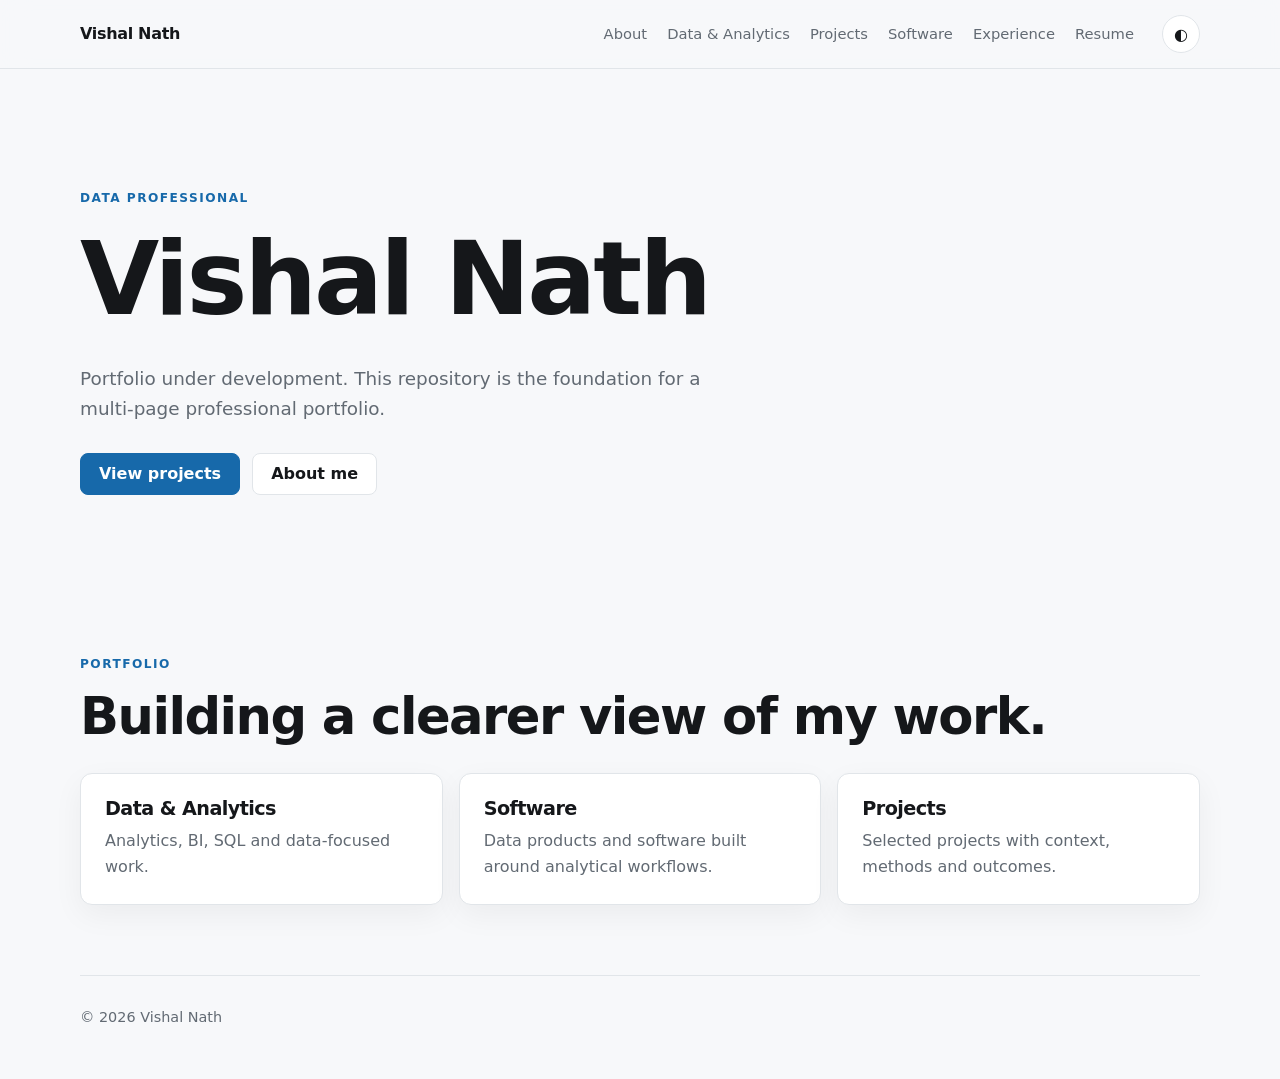
==== index.html @ a5cc426b "Add files via upload" ====
<!doctype html>
<html lang="en">
<head>
  <meta charset="utf-8">
  <meta name="viewport" content="width=device-width, initial-scale=1">
  <meta name="description" content="Vishal Nath — Data Professional portfolio">
  <title>Vishal Nath — Data Professional</title>
  <link rel="stylesheet" href="assets/css/style.css">
  <script src="assets/js/theme.js" defer></script>
</head>
<body>
  <header class="site-header">
    <nav class="nav container" aria-label="Primary navigation">
      <a class="brand" href="./">Vishal Nath</a>
      <div class="nav-links">
        <a href="./about/">About</a>
        <a href="./data/">Data & Analytics</a>
        <a href="./projects/">Projects</a>
        <a href="./software/">Software</a>
        <a href="./experience/">Experience</a>
        <a href="./resume/">Resume</a>
      </div>
      <button class="theme-toggle" type="button" aria-label="Toggle dark and light mode" title="Toggle theme">
        <span aria-hidden="true">◐</span>
      </button>
    </nav>
  </header>

  <main>
    <section class="hero container">
      <p class="eyebrow">Data Professional</p>
      <h1>Vishal Nath</h1>
      <p class="hero-copy">Portfolio under development. This repository is the foundation for a multi-page professional portfolio.</p>
      <div class="actions">
        <a class="button primary" href="./projects/">View projects</a>
        <a class="button" href="./about/">About me</a>
      </div>
    </section>

    <section class="container section">
      <div class="section-heading">
        <p class="eyebrow">Portfolio</p>
        <h2>Building a clearer view of my work.</h2>
      </div>
      <div class="card-grid">
        <a class="card" href="./data/"><h3>Data & Analytics</h3><p>Analytics, BI, SQL and data-focused work.</p></a>
        <a class="card" href="./software/"><h3>Software</h3><p>Data products and software built around analytical workflows.</p></a>
        <a class="card" href="./projects/"><h3>Projects</h3><p>Selected projects with context, methods and outcomes.</p></a>
      </div>
    </section>
  </main>

  <footer class="site-footer container">
    <span>© 2026 Vishal Nath</span>
  </footer>
</body>
</html>
---- assets/css/style.css ----
:root {
  color-scheme: light;
  --bg: #f7f8fa;
  --surface: #ffffff;
  --text: #15171a;
  --muted: #626a73;
  --border: #e1e5e9;
  --accent: #1769aa;
  --accent-contrast: #ffffff;
  --shadow: 0 10px 30px rgba(0,0,0,.05);
  --max: 1120px;
}

:root[data-theme="dark"] {
  color-scheme: dark;
  --bg: #0d1013;
  --surface: #15191e;
  --text: #f2f4f6;
  --muted: #a5adb6;
  --border: #2a3037;
  --accent: #63a4d8;
  --accent-contrast: #071018;
  --shadow: 0 10px 30px rgba(0,0,0,.25);
}

* { box-sizing: border-box; }

html { scroll-behavior: smooth; }

body {
  margin: 0;
  background: var(--bg);
  color: var(--text);
  font-family: Inter, ui-sans-serif, system-ui, -apple-system, BlinkMacSystemFont, "Segoe UI", sans-serif;
  line-height: 1.6;
}

a { color: inherit; text-decoration: none; }

.container {
  width: min(calc(100% - 40px), var(--max));
  margin-inline: auto;
}

.site-header {
  position: sticky;
  top: 0;
  z-index: 10;
  background: color-mix(in srgb, var(--bg) 90%, transparent);
  backdrop-filter: blur(14px);
  border-bottom: 1px solid var(--border);
}

.nav {
  min-height: 68px;
  display: flex;
  align-items: center;
  gap: 28px;
}

.brand {
  font-weight: 750;
  letter-spacing: -.02em;
  white-space: nowrap;
}

.nav-links {
  margin-left: auto;
  display: flex;
  align-items: center;
  gap: 20px;
  font-size: .92rem;
  color: var(--muted);
}

.nav-links a:hover { color: var(--text); }

.theme-toggle {
  width: 38px;
  height: 38px;
  border: 1px solid var(--border);
  border-radius: 50%;
  background: var(--surface);
  color: var(--text);
  cursor: pointer;
  font-size: 1rem;
}

.hero {
  padding-block: 120px 90px;
  max-width: var(--max);
}

.eyebrow {
  margin: 0 0 12px;
  color: var(--accent);
  text-transform: uppercase;
  letter-spacing: .12em;
  font-size: .76rem;
  font-weight: 750;
}

h1, h2, h3 { line-height: 1.15; letter-spacing: -.03em; }
h1 { font-size: clamp(3rem, 8vw, 6.5rem); margin: 0; }
h2 { font-size: clamp(2rem, 4vw, 3.25rem); margin: 0; }
h3 { font-size: 1.2rem; margin: 0 0 8px; }

.hero-copy {
  max-width: 650px;
  margin: 26px 0 30px;
  color: var(--muted);
  font-size: 1.15rem;
}

.actions { display: flex; flex-wrap: wrap; gap: 12px; }

.button {
  display: inline-flex;
  align-items: center;
  justify-content: center;
  min-height: 42px;
  padding: 0 18px;
  border: 1px solid var(--border);
  border-radius: 8px;
  background: var(--surface);
  font-weight: 650;
}

.button.primary {
  border-color: var(--accent);
  background: var(--accent);
  color: var(--accent-contrast);
}

.section { padding-block: 70px; }
.section-heading { margin-bottom: 28px; }

.card-grid {
  display: grid;
  grid-template-columns: repeat(3, 1fr);
  gap: 16px;
}

.card {
  display: block;
  padding: 24px;
  background: var(--surface);
  border: 1px solid var(--border);
  border-radius: 12px;
  box-shadow: var(--shadow);
  transition: transform .18s ease, border-color .18s ease;
}

.card:hover {
  transform: translateY(-2px);
  border-color: var(--accent);
}

.card p { margin: 0; color: var(--muted); }

.site-footer {
  padding-block: 30px 50px;
  border-top: 1px solid var(--border);
  color: var(--muted);
  font-size: .9rem;
}

.page-center {
  min-height: 100vh;
  display: grid;
  align-content: center;
  justify-items: start;
}

@media (max-width: 820px) {
  .nav { flex-wrap: wrap; padding-block: 12px; }
  .nav-links {
    order: 3;
    width: 100%;
    margin-left: 0;
    overflow-x: auto;
    padding-bottom: 4px;
  }
  .hero { padding-block: 80px 60px; }
  .card-grid { grid-template-columns: 1fr; }
}

@media (max-width: 520px) {
  .container { width: min(calc(100% - 28px), var(--max)); }
  h1 { font-size: 3.3rem; }
}
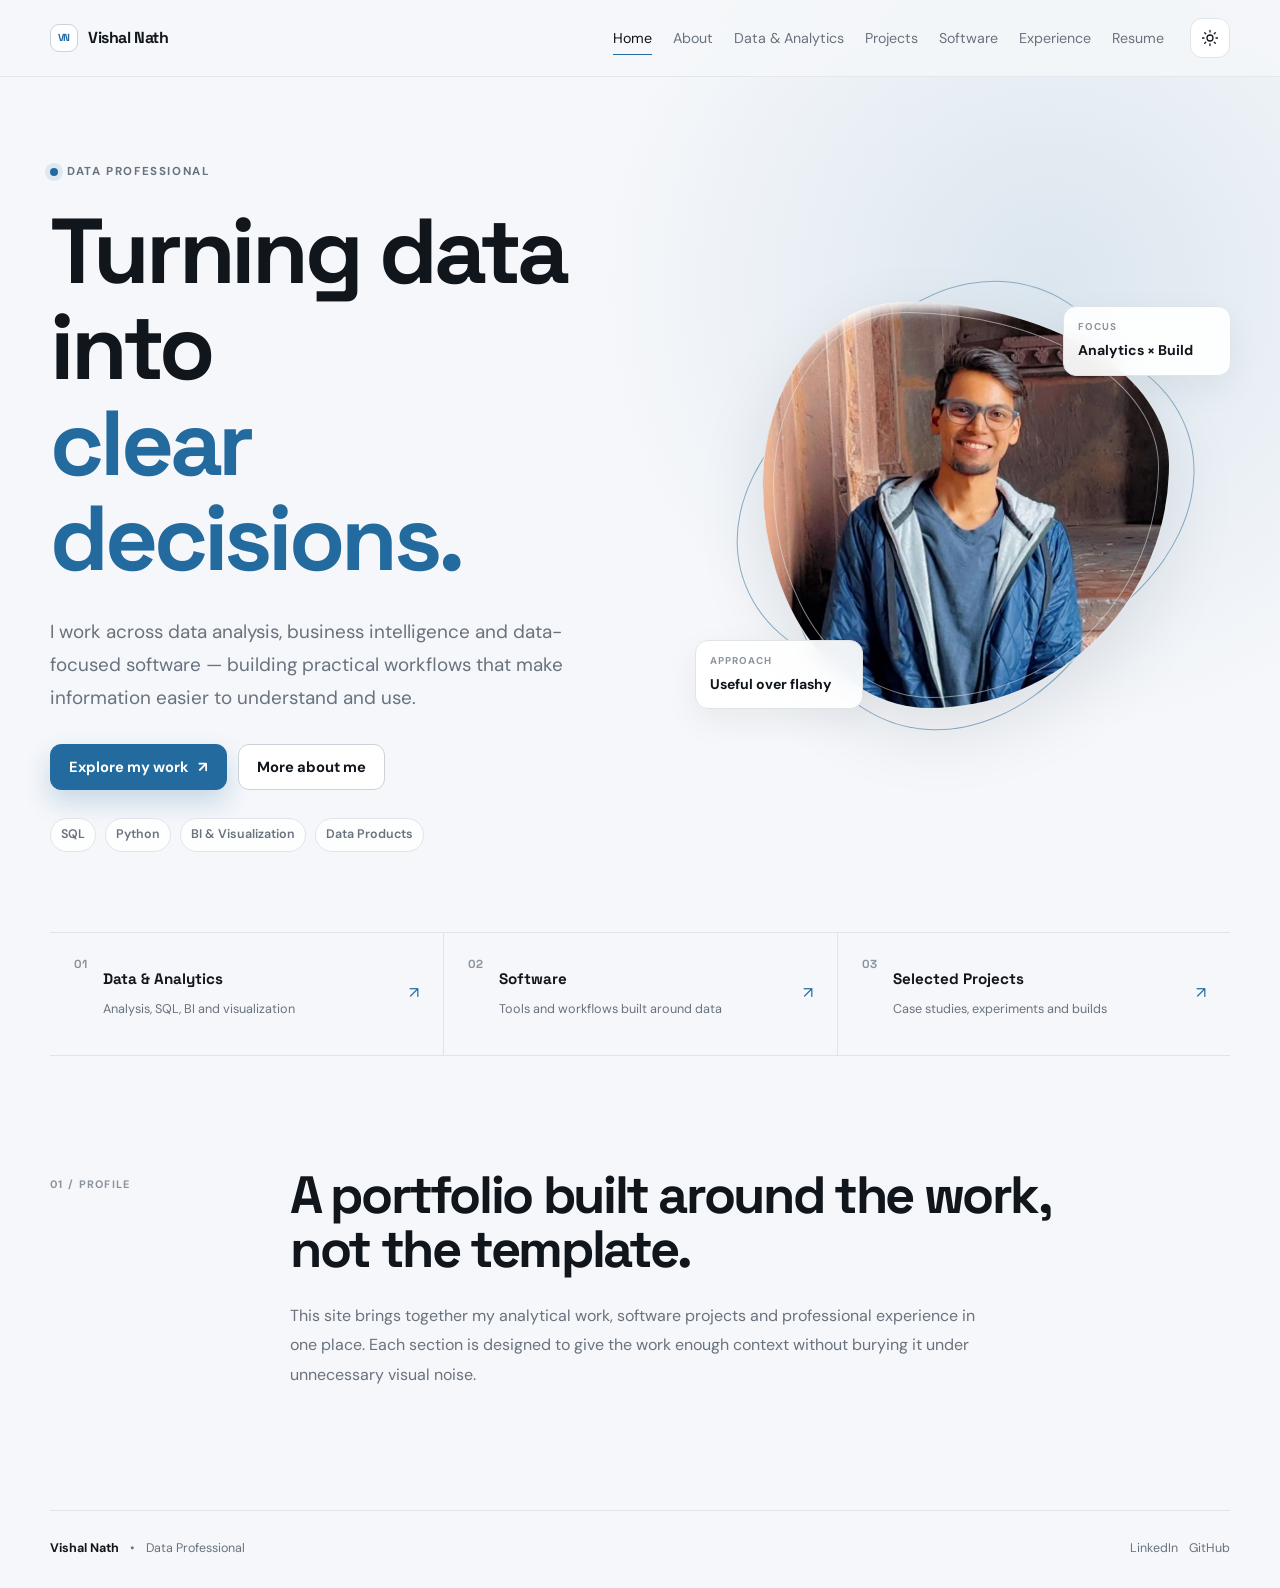
==== commit f9989c4a: "Add files via upload" ====
--- a/index.html
+++ b/index.html
@@ -4,54 +4,151 @@
   <meta charset="utf-8">
   <meta name="viewport" content="width=device-width, initial-scale=1">
   <meta name="description" content="Vishal Nath — Data Professional portfolio">
+  <meta name="theme-color" content="#f5f7fa">
   <title>Vishal Nath — Data Professional</title>
+  <link rel="preconnect" href="https://fonts.googleapis.com">
+  <link rel="preconnect" href="https://fonts.gstatic.com" crossorigin>
+  <link href="https://fonts.googleapis.com/css2?family=DM+Sans:wght@400;500;600;700&family=Space+Grotesk:wght@500;600;700&display=swap" rel="stylesheet">
   <link rel="stylesheet" href="assets/css/style.css">
   <script src="assets/js/theme.js" defer></script>
 </head>
 <body>
-  <header class="site-header">
-    <nav class="nav container" aria-label="Primary navigation">
-      <a class="brand" href="./">Vishal Nath</a>
-      <div class="nav-links">
-        <a href="./about/">About</a>
-        <a href="./data/">Data & Analytics</a>
-        <a href="./projects/">Projects</a>
-        <a href="./software/">Software</a>
-        <a href="./experience/">Experience</a>
-        <a href="./resume/">Resume</a>
+  <div class="site-shell">
+    <header class="site-header">
+      <nav class="nav container" aria-label="Primary navigation">
+        <a class="brand" href="./" aria-label="Vishal Nath home">
+          <span class="brand-mark">VN</span>
+          <span>Vishal Nath</span>
+        </a>
+
+        <div class="nav-links">
+          <a class="active" href="./">Home</a>
+          <a href="./about/">About</a>
+          <a href="./data/">Data &amp; Analytics</a>
+          <a href="./projects/">Projects</a>
+          <a href="./software/">Software</a>
+          <a href="./experience/">Experience</a>
+          <a href="./resume/">Resume</a>
+        </div>
+
+        <button class="theme-toggle" type="button" aria-label="Toggle dark mode" title="Toggle theme">
+          <svg class="theme-icon theme-icon-sun" viewBox="0 0 24 24" aria-hidden="true">
+            <circle cx="12" cy="12" r="4"></circle>
+            <path d="M12 2v2M12 20v2M4.93 4.93l1.41 1.41M17.66 17.66l1.41 1.41M2 12h2M20 12h2M4.93 19.07l1.41-1.41M17.66 6.34l1.41-1.41"></path>
+          </svg>
+          <svg class="theme-icon theme-icon-moon" viewBox="0 0 24 24" aria-hidden="true">
+            <path d="M21 14.8A8.7 8.7 0 0 1 9.2 3a8.7 8.7 0 1 0 11.8 11.8Z"></path>
+          </svg>
+        </button>
+      </nav>
+    </header>
+
+    <main>
+      <section class="hero container">
+        <div class="hero-copy">
+          <div class="eyebrow">
+            <span class="status-dot"></span>
+            Data Professional
+          </div>
+
+          <h1>
+            Turning data into
+            <span class="headline-accent">clear decisions.</span>
+          </h1>
+
+          <p class="lead">
+            I work across data analysis, business intelligence and data-focused software —
+            building practical workflows that make information easier to understand and use.
+          </p>
+
+          <div class="hero-actions">
+            <a class="button button-primary" href="./projects/">
+              Explore my work
+              <span aria-hidden="true">↗</span>
+            </a>
+            <a class="button button-secondary" href="./about/">More about me</a>
+          </div>
+
+          <div class="hero-meta" aria-label="Focus areas">
+            <span>SQL</span>
+            <span>Python</span>
+            <span>BI &amp; Visualization</span>
+            <span>Data Products</span>
+          </div>
+        </div>
+
+        <div class="hero-visual">
+          <div class="portrait-wrap">
+            <div class="portrait-orbit orbit-a"></div>
+            <div class="portrait-orbit orbit-b"></div>
+            <div class="portrait-card">
+              <img src="assets/images/profile.png" alt="Portrait of Vishal Nath">
+            </div>
+            <div class="floating-tag tag-top">
+              <span class="tag-kicker">Focus</span>
+              <strong>Analytics × Build</strong>
+            </div>
+            <div class="floating-tag tag-bottom">
+              <span class="tag-kicker">Approach</span>
+              <strong>Useful over flashy</strong>
+            </div>
+          </div>
+        </div>
+      </section>
+
+      <section class="quick-strip container" aria-label="Portfolio overview">
+        <a href="./data/" class="quick-item">
+          <div class="quick-index">01</div>
+          <div>
+            <strong>Data &amp; Analytics</strong>
+            <span>Analysis, SQL, BI and visualization</span>
+          </div>
+          <span class="arrow" aria-hidden="true">↗</span>
+        </a>
+
+        <a href="./software/" class="quick-item">
+          <div class="quick-index">02</div>
+          <div>
+            <strong>Software</strong>
+            <span>Tools and workflows built around data</span>
+          </div>
+          <span class="arrow" aria-hidden="true">↗</span>
+        </a>
+
+        <a href="./projects/" class="quick-item">
+          <div class="quick-index">03</div>
+          <div>
+            <strong>Selected Projects</strong>
+            <span>Case studies, experiments and builds</span>
+          </div>
+          <span class="arrow" aria-hidden="true">↗</span>
+        </a>
+      </section>
+
+      <section class="intro-section container">
+        <div class="section-label">01 / Profile</div>
+        <div class="intro-content">
+          <h2>A portfolio built around the work, not the template.</h2>
+          <p>
+            This site brings together my analytical work, software projects and professional
+            experience in one place. Each section is designed to give the work enough context
+            without burying it under unnecessary visual noise.
+          </p>
+        </div>
+      </section>
+    </main>
+
+    <footer class="site-footer container">
+      <div class="footer-left">
+        <span>Vishal Nath</span>
+        <span class="footer-separator">•</span>
+        <span>Data Professional</span>
       </div>
-      <button class="theme-toggle" type="button" aria-label="Toggle dark and light mode" title="Toggle theme">
-        <span aria-hidden="true">◐</span>
-      </button>
-    </nav>
-  </header>
-
-  <main>
-    <section class="hero container">
-      <p class="eyebrow">Data Professional</p>
-      <h1>Vishal Nath</h1>
-      <p class="hero-copy">Portfolio under development. This repository is the foundation for a multi-page professional portfolio.</p>
-      <div class="actions">
-        <a class="button primary" href="./projects/">View projects</a>
-        <a class="button" href="./about/">About me</a>
+      <div class="footer-links">
+        <a href="https://www.linkedin.com/in/vishal-nath-8261611b9/" target="_blank" rel="noreferrer">LinkedIn</a>
+        <a href="https://github.com/Kazake95/lytrize_desktop" target="_blank" rel="noreferrer">GitHub</a>
       </div>
-    </section>
-
-    <section class="container section">
-      <div class="section-heading">
-        <p class="eyebrow">Portfolio</p>
-        <h2>Building a clearer view of my work.</h2>
-      </div>
-      <div class="card-grid">
-        <a class="card" href="./data/"><h3>Data & Analytics</h3><p>Analytics, BI, SQL and data-focused work.</p></a>
-        <a class="card" href="./software/"><h3>Software</h3><p>Data products and software built around analytical workflows.</p></a>
-        <a class="card" href="./projects/"><h3>Projects</h3><p>Selected projects with context, methods and outcomes.</p></a>
-      </div>
-    </section>
-  </main>
-
-  <footer class="site-footer container">
-    <span>© 2026 Vishal Nath</span>
-  </footer>
+    </footer>
+  </div>
 </body>
 </html>
--- a/assets/css/style.css
+++ b/assets/css/style.css
@@ -1,191 +1,645 @@
 :root {
   color-scheme: light;
-  --bg: #f7f8fa;
-  --surface: #ffffff;
-  --text: #15171a;
-  --muted: #626a73;
-  --border: #e1e5e9;
-  --accent: #1769aa;
-  --accent-contrast: #ffffff;
-  --shadow: 0 10px 30px rgba(0,0,0,.05);
-  --max: 1120px;
+  --bg: #f5f7fa;
+  --surface: rgba(255, 255, 255, 0.86);
+  --surface-solid: #ffffff;
+  --text: #11161c;
+  --muted: #69727d;
+  --soft: #8b949e;
+  --border: #dfe4e9;
+  --border-strong: #cbd2d9;
+  --accent: #236b9f;
+  --accent-soft: rgba(35, 107, 159, 0.10);
+  --hero-glow: rgba(35, 107, 159, 0.12);
+  --shadow: 0 24px 70px rgba(19, 30, 42, 0.10);
+  --shadow-soft: 0 12px 35px rgba(19, 30, 42, 0.06);
+  --max: 1180px;
+  --radius-lg: 24px;
+  --radius-md: 14px;
 }
 
 :root[data-theme="dark"] {
   color-scheme: dark;
-  --bg: #0d1013;
-  --surface: #15191e;
-  --text: #f2f4f6;
-  --muted: #a5adb6;
-  --border: #2a3037;
-  --accent: #63a4d8;
-  --accent-contrast: #071018;
-  --shadow: 0 10px 30px rgba(0,0,0,.25);
+  --bg: #0b0f13;
+  --surface: rgba(20, 26, 32, 0.86);
+  --surface-solid: #151b21;
+  --text: #f2f5f7;
+  --muted: #a1aab4;
+  --soft: #77818c;
+  --border: #273039;
+  --border-strong: #34414c;
+  --accent: #79afd6;
+  --accent-soft: rgba(121, 175, 214, 0.12);
+  --hero-glow: rgba(121, 175, 214, 0.11);
+  --shadow: 0 24px 70px rgba(0, 0, 0, 0.34);
+  --shadow-soft: 0 12px 35px rgba(0, 0, 0, 0.22);
 }
 
 * { box-sizing: border-box; }
 
-html { scroll-behavior: smooth; }
+html {
+  scroll-behavior: smooth;
+  background: var(--bg);
+}
 
 body {
   margin: 0;
-  background: var(--bg);
+  min-width: 320px;
+  background:
+    radial-gradient(circle at 82% 18%, var(--hero-glow), transparent 28rem),
+    var(--bg);
   color: var(--text);
-  font-family: Inter, ui-sans-serif, system-ui, -apple-system, BlinkMacSystemFont, "Segoe UI", sans-serif;
-  line-height: 1.6;
-}
-
-a { color: inherit; text-decoration: none; }
+  font-family: "DM Sans", ui-sans-serif, system-ui, -apple-system, BlinkMacSystemFont, "Segoe UI", sans-serif;
+  line-height: 1.55;
+  text-rendering: optimizeLegibility;
+}
+
+body::before {
+  content: "";
+  position: fixed;
+  inset: 0;
+  pointer-events: none;
+  opacity: .22;
+  background-image:
+    linear-gradient(rgba(0,0,0,.025) 1px, transparent 1px),
+    linear-gradient(90deg, rgba(0,0,0,.025) 1px, transparent 1px);
+  background-size: 36px 36px;
+  mask-image: linear-gradient(to bottom, #000, transparent 78%);
+}
+
+:root[data-theme="dark"] body::before {
+  opacity: .10;
+  background-image:
+    linear-gradient(rgba(255,255,255,.05) 1px, transparent 1px),
+    linear-gradient(90deg, rgba(255,255,255,.05) 1px, transparent 1px);
+}
+
+a {
+  color: inherit;
+  text-decoration: none;
+}
+
+button,
+a {
+  -webkit-tap-highlight-color: transparent;
+}
 
 .container {
-  width: min(calc(100% - 40px), var(--max));
+  width: min(calc(100% - 44px), var(--max));
   margin-inline: auto;
 }
 
 .site-header {
   position: sticky;
   top: 0;
-  z-index: 10;
-  background: color-mix(in srgb, var(--bg) 90%, transparent);
-  backdrop-filter: blur(14px);
-  border-bottom: 1px solid var(--border);
+  z-index: 100;
+  border-bottom: 1px solid color-mix(in srgb, var(--border) 84%, transparent);
+  background: color-mix(in srgb, var(--bg) 84%, transparent);
+  backdrop-filter: blur(18px);
+  -webkit-backdrop-filter: blur(18px);
 }
 
 .nav {
-  min-height: 68px;
+  min-height: 76px;
+  display: grid;
+  grid-template-columns: auto 1fr auto;
+  gap: 26px;
+  align-items: center;
+}
+
+.brand {
+  display: inline-flex;
+  align-items: center;
+  gap: 10px;
+  font-family: "Space Grotesk", sans-serif;
+  font-weight: 700;
+  letter-spacing: -.025em;
+}
+
+.brand-mark {
+  display: inline-grid;
+  place-items: center;
+  width: 28px;
+  height: 28px;
+  border: 1px solid var(--border-strong);
+  border-radius: 9px;
+  background: var(--surface-solid);
+  color: var(--accent);
+  font-size: .64rem;
+  letter-spacing: -.03em;
+}
+
+.nav-links {
   display: flex;
-  align-items: center;
-  gap: 28px;
-}
-
-.brand {
-  font-weight: 750;
-  letter-spacing: -.02em;
+  justify-content: flex-end;
+  align-items: center;
+  gap: 21px;
+  color: var(--muted);
+  font-size: .89rem;
   white-space: nowrap;
-}
-
-.nav-links {
-  margin-left: auto;
-  display: flex;
-  align-items: center;
-  gap: 20px;
-  font-size: .92rem;
-  color: var(--muted);
-}
-
-.nav-links a:hover { color: var(--text); }
+  overflow-x: auto;
+  scrollbar-width: none;
+}
+
+.nav-links::-webkit-scrollbar { display: none; }
+
+.nav-links a {
+  position: relative;
+  padding: 7px 0;
+  transition: color .18s ease;
+}
+
+.nav-links a::after {
+  content: "";
+  position: absolute;
+  left: 0;
+  right: 0;
+  bottom: 1px;
+  height: 1px;
+  background: var(--accent);
+  transform: scaleX(0);
+  transform-origin: left;
+  transition: transform .18s ease;
+}
+
+.nav-links a:hover,
+.nav-links a.active {
+  color: var(--text);
+}
+
+.nav-links a:hover::after,
+.nav-links a.active::after {
+  transform: scaleX(1);
+}
 
 .theme-toggle {
-  width: 38px;
-  height: 38px;
+  display: grid;
+  place-items: center;
+  width: 40px;
+  height: 40px;
   border: 1px solid var(--border);
-  border-radius: 50%;
-  background: var(--surface);
+  border-radius: 12px;
+  background: var(--surface-solid);
   color: var(--text);
   cursor: pointer;
+  transition: border-color .18s ease, transform .18s ease;
+}
+
+.theme-toggle:hover {
+  border-color: var(--border-strong);
+  transform: translateY(-1px);
+}
+
+.theme-icon {
+  width: 18px;
+  height: 18px;
+  fill: none;
+  stroke: currentColor;
+  stroke-width: 1.7;
+  stroke-linecap: round;
+  stroke-linejoin: round;
+}
+
+.theme-icon-moon { display: none; }
+:root[data-theme="dark"] .theme-icon-sun { display: none; }
+:root[data-theme="dark"] .theme-icon-moon { display: block; }
+
+.hero {
+  min-height: 710px;
+  display: grid;
+  grid-template-columns: minmax(0, 1.03fr) minmax(420px, .97fr);
+  gap: clamp(50px, 7vw, 100px);
+  align-items: center;
+  padding-block: 82px 80px;
+}
+
+.hero-copy {
+  position: relative;
+  z-index: 2;
+}
+
+.eyebrow {
+  display: inline-flex;
+  align-items: center;
+  gap: 9px;
+  margin: 0 0 23px;
+  color: var(--muted);
+  text-transform: uppercase;
+  letter-spacing: .14em;
+  font-size: .72rem;
+  font-weight: 700;
+}
+
+.status-dot {
+  width: 8px;
+  height: 8px;
+  border-radius: 999px;
+  background: var(--accent);
+  box-shadow: 0 0 0 5px var(--accent-soft);
+}
+
+h1,
+h2,
+h3 {
+  margin: 0;
+  font-family: "Space Grotesk", "DM Sans", sans-serif;
+  font-weight: 700;
+  letter-spacing: -.045em;
+  line-height: 1.04;
+}
+
+h1 {
+  max-width: 790px;
+  font-size: clamp(3.3rem, 7.2vw, 6.7rem);
+}
+
+.headline-accent {
+  display: block;
+  color: var(--accent);
+}
+
+.lead {
+  max-width: 640px;
+  margin: 28px 0 30px;
+  color: var(--muted);
+  font-size: clamp(1.02rem, 1.6vw, 1.18rem);
+  line-height: 1.75;
+}
+
+.hero-actions {
+  display: flex;
+  flex-wrap: wrap;
+  gap: 11px;
+}
+
+.button {
+  display: inline-flex;
+  align-items: center;
+  justify-content: center;
+  gap: 9px;
+  min-height: 46px;
+  padding: 0 18px;
+  border-radius: 11px;
+  border: 1px solid var(--border-strong);
+  font-weight: 700;
+  font-size: .92rem;
+  transition: transform .18s ease, border-color .18s ease, background .18s ease;
+}
+
+.button:hover {
+  transform: translateY(-2px);
+  border-color: var(--accent);
+}
+
+.button-primary {
+  border-color: var(--accent);
+  background: var(--accent);
+  color: var(--accent-contrast, #fff);
+  box-shadow: 0 12px 26px color-mix(in srgb, var(--accent) 22%, transparent);
+}
+
+.button-secondary {
+  background: var(--surface-solid);
+}
+
+.hero-meta {
+  display: flex;
+  flex-wrap: wrap;
+  gap: 9px;
+  margin-top: 28px;
+}
+
+.hero-meta span {
+  padding: 6px 10px;
+  border: 1px solid var(--border);
+  border-radius: 999px;
+  color: var(--muted);
+  background: color-mix(in srgb, var(--surface-solid) 80%, transparent);
+  font-size: .78rem;
+  font-weight: 600;
+}
+
+.hero-visual {
+  min-height: 540px;
+  display: grid;
+  place-items: center;
+}
+
+.portrait-wrap {
+  position: relative;
+  width: min(100%, 510px);
+  aspect-ratio: 1 / 1;
+  display: grid;
+  place-items: center;
+}
+
+.portrait-wrap::before {
+  content: "";
+  position: absolute;
+  width: 76%;
+  aspect-ratio: 1;
+  border-radius: 50%;
+  background: radial-gradient(circle, var(--hero-glow), transparent 69%);
+  filter: blur(8px);
+}
+
+.portrait-card {
+  position: relative;
+  z-index: 2;
+  width: 80%;
+  aspect-ratio: 1;
+  display: grid;
+  place-items: center;
+  border: 1px solid var(--border);
+  border-radius: 34% 66% 59% 41% / 45% 40% 60% 55%;
+  background: var(--surface);
+  box-shadow: var(--shadow);
+  overflow: hidden;
+  isolation: isolate;
+}
+
+.portrait-card::after {
+  content: "";
+  position: absolute;
+  inset: 10px;
+  border: 1px solid color-mix(in srgb, var(--border) 55%, transparent);
+  border-radius: inherit;
+  pointer-events: none;
+  z-index: 3;
+}
+
+.portrait-card img {
+  width: 103%;
+  height: 103%;
+  object-fit: cover;
+  display: block;
+}
+
+.portrait-orbit {
+  position: absolute;
+  border: 1px solid color-mix(in srgb, var(--accent) 46%, var(--border));
+  border-radius: 50%;
+  transform: rotate(-18deg);
+}
+
+.orbit-a {
+  width: 92%;
+  height: 65%;
+  z-index: 1;
+}
+
+.orbit-b {
+  width: 68%;
+  height: 90%;
+  z-index: 1;
+  transform: rotate(18deg);
+}
+
+.floating-tag {
+  position: absolute;
+  z-index: 5;
+  min-width: 168px;
+  padding: 12px 14px;
+  border: 1px solid var(--border);
+  border-radius: 13px;
+  background: color-mix(in srgb, var(--surface-solid) 92%, transparent);
+  box-shadow: var(--shadow-soft);
+  backdrop-filter: blur(10px);
+}
+
+.tag-top { top: 11%; right: -2%; }
+.tag-bottom { bottom: 10%; left: -3%; }
+
+.tag-kicker {
+  display: block;
+  margin-bottom: 3px;
+  color: var(--soft);
+  text-transform: uppercase;
+  letter-spacing: .1em;
+  font-size: .62rem;
+  font-weight: 700;
+}
+
+.floating-tag strong {
+  font-size: .88rem;
+  font-weight: 700;
+}
+
+.quick-strip {
+  display: grid;
+  grid-template-columns: repeat(3, 1fr);
+  border-top: 1px solid var(--border);
+  border-bottom: 1px solid var(--border);
+}
+
+.quick-item {
+  display: grid;
+  grid-template-columns: auto 1fr auto;
+  align-items: center;
+  gap: 16px;
+  min-height: 122px;
+  padding: 22px 24px;
+  transition: background .18s ease;
+}
+
+.quick-item + .quick-item {
+  border-left: 1px solid var(--border);
+}
+
+.quick-item:hover {
+  background: color-mix(in srgb, var(--surface-solid) 52%, transparent);
+}
+
+.quick-index {
+  align-self: start;
+  color: var(--soft);
+  font-family: "Space Grotesk", sans-serif;
+  font-size: .73rem;
+  font-weight: 700;
+}
+
+.quick-item strong {
+  display: block;
+  margin-bottom: 5px;
+  font-family: "Space Grotesk", sans-serif;
+  font-size: .95rem;
+}
+
+.quick-item span:not(.arrow) {
+  color: var(--muted);
+  font-size: .79rem;
+}
+
+.arrow {
+  color: var(--accent);
   font-size: 1rem;
 }
 
-.hero {
-  padding-block: 120px 90px;
-  max-width: var(--max);
-}
-
-.eyebrow {
-  margin: 0 0 12px;
-  color: var(--accent);
+.intro-section {
+  display: grid;
+  grid-template-columns: 170px minmax(0, 1fr);
+  gap: 70px;
+  padding-block: 112px 120px;
+}
+
+.section-label {
+  padding-top: 8px;
+  color: var(--soft);
   text-transform: uppercase;
   letter-spacing: .12em;
-  font-size: .76rem;
-  font-weight: 750;
-}
-
-h1, h2, h3 { line-height: 1.15; letter-spacing: -.03em; }
-h1 { font-size: clamp(3rem, 8vw, 6.5rem); margin: 0; }
-h2 { font-size: clamp(2rem, 4vw, 3.25rem); margin: 0; }
-h3 { font-size: 1.2rem; margin: 0 0 8px; }
-
-.hero-copy {
-  max-width: 650px;
-  margin: 26px 0 30px;
+  font-size: .68rem;
+  font-weight: 700;
+}
+
+.intro-content {
+  max-width: 780px;
+}
+
+.intro-content h2 {
+  font-size: clamp(2rem, 4.1vw, 3.7rem);
+}
+
+.intro-content p {
+  max-width: 690px;
+  margin: 24px 0 0;
   color: var(--muted);
-  font-size: 1.15rem;
-}
-
-.actions { display: flex; flex-wrap: wrap; gap: 12px; }
-
-.button {
-  display: inline-flex;
-  align-items: center;
-  justify-content: center;
-  min-height: 42px;
-  padding: 0 18px;
-  border: 1px solid var(--border);
-  border-radius: 8px;
-  background: var(--surface);
-  font-weight: 650;
-}
-
-.button.primary {
-  border-color: var(--accent);
-  background: var(--accent);
-  color: var(--accent-contrast);
-}
-
-.section { padding-block: 70px; }
-.section-heading { margin-bottom: 28px; }
-
-.card-grid {
-  display: grid;
-  grid-template-columns: repeat(3, 1fr);
-  gap: 16px;
-}
-
-.card {
-  display: block;
-  padding: 24px;
-  background: var(--surface);
-  border: 1px solid var(--border);
-  border-radius: 12px;
-  box-shadow: var(--shadow);
-  transition: transform .18s ease, border-color .18s ease;
-}
-
-.card:hover {
-  transform: translateY(-2px);
-  border-color: var(--accent);
-}
-
-.card p { margin: 0; color: var(--muted); }
+  font-size: 1rem;
+  line-height: 1.85;
+}
 
 .site-footer {
-  padding-block: 30px 50px;
+  display: flex;
+  align-items: center;
+  justify-content: space-between;
+  gap: 20px;
+  min-height: 78px;
   border-top: 1px solid var(--border);
   color: var(--muted);
-  font-size: .9rem;
-}
-
-.page-center {
-  min-height: 100vh;
-  display: grid;
-  align-content: center;
-  justify-items: start;
+  font-size: .78rem;
+}
+
+.footer-left,
+.footer-links {
+  display: flex;
+  align-items: center;
+  gap: 11px;
+}
+
+.footer-left span:first-child {
+  color: var(--text);
+  font-weight: 700;
+}
+
+.footer-links a:hover {
+  color: var(--text);
+}
+
+@media (max-width: 1050px) {
+  .nav {
+    grid-template-columns: auto 1fr auto;
+  }
+  .nav-links { gap: 15px; }
+  .hero {
+    grid-template-columns: minmax(0, 1fr) minmax(340px, .82fr);
+    gap: 44px;
+  }
+  .tag-top { right: -4%; }
+  .tag-bottom { left: -5%; }
 }
 
 @media (max-width: 820px) {
-  .nav { flex-wrap: wrap; padding-block: 12px; }
+  .container { width: min(calc(100% - 30px), var(--max)); }
+
+  .nav {
+    min-height: 70px;
+    grid-template-columns: auto auto;
+    justify-content: space-between;
+  }
+
   .nav-links {
-    order: 3;
+    grid-column: 1 / -1;
+    grid-row: 2;
+    justify-content: flex-start;
     width: 100%;
-    margin-left: 0;
-    overflow-x: auto;
-    padding-bottom: 4px;
-  }
-  .hero { padding-block: 80px 60px; }
-  .card-grid { grid-template-columns: 1fr; }
-}
-
-@media (max-width: 520px) {
-  .container { width: min(calc(100% - 28px), var(--max)); }
-  h1 { font-size: 3.3rem; }
-}
+    padding-bottom: 11px;
+  }
+
+  .theme-toggle { justify-self: end; }
+
+  .hero {
+    min-height: auto;
+    grid-template-columns: 1fr;
+    padding-block: 66px 70px;
+  }
+
+  .hero-visual {
+    min-height: 470px;
+    margin-top: 12px;
+  }
+
+  .quick-strip {
+    grid-template-columns: 1fr;
+  }
+
+  .quick-item + .quick-item {
+    border-left: 0;
+    border-top: 1px solid var(--border);
+  }
+
+  .intro-section {
+    grid-template-columns: 1fr;
+    gap: 18px;
+    padding-block: 84px 90px;
+  }
+
+  .section-label { padding-top: 0; }
+}
+
+@media (max-width: 560px) {
+  .hero {
+    padding-top: 50px;
+  }
+
+  h1 {
+    font-size: clamp(3rem, 15vw, 4.5rem);
+  }
+
+  .lead { line-height: 1.65; }
+
+  .hero-actions .button {
+    width: 100%;
+  }
+
+  .hero-visual {
+    min-height: 360px;
+  }
+
+  .portrait-wrap { width: min(100%, 380px); }
+
+  .floating-tag {
+    min-width: 140px;
+    padding: 10px 11px;
+  }
+
+  .tag-top { top: 7%; right: -1%; }
+  .tag-bottom { bottom: 7%; left: -1%; }
+
+  .quick-item {
+    min-height: 108px;
+    padding: 19px 14px;
+  }
+
+  .site-footer {
+    align-items: flex-start;
+    flex-direction: column;
+    padding-block: 24px;
+  }
+}
+
+@media (prefers-reduced-motion: reduce) {
+  html { scroll-behavior: auto; }
+  *, *::before, *::after {
+    transition-duration: .01ms !important;
+    animation-duration: .01ms !important;
+  }
+}
